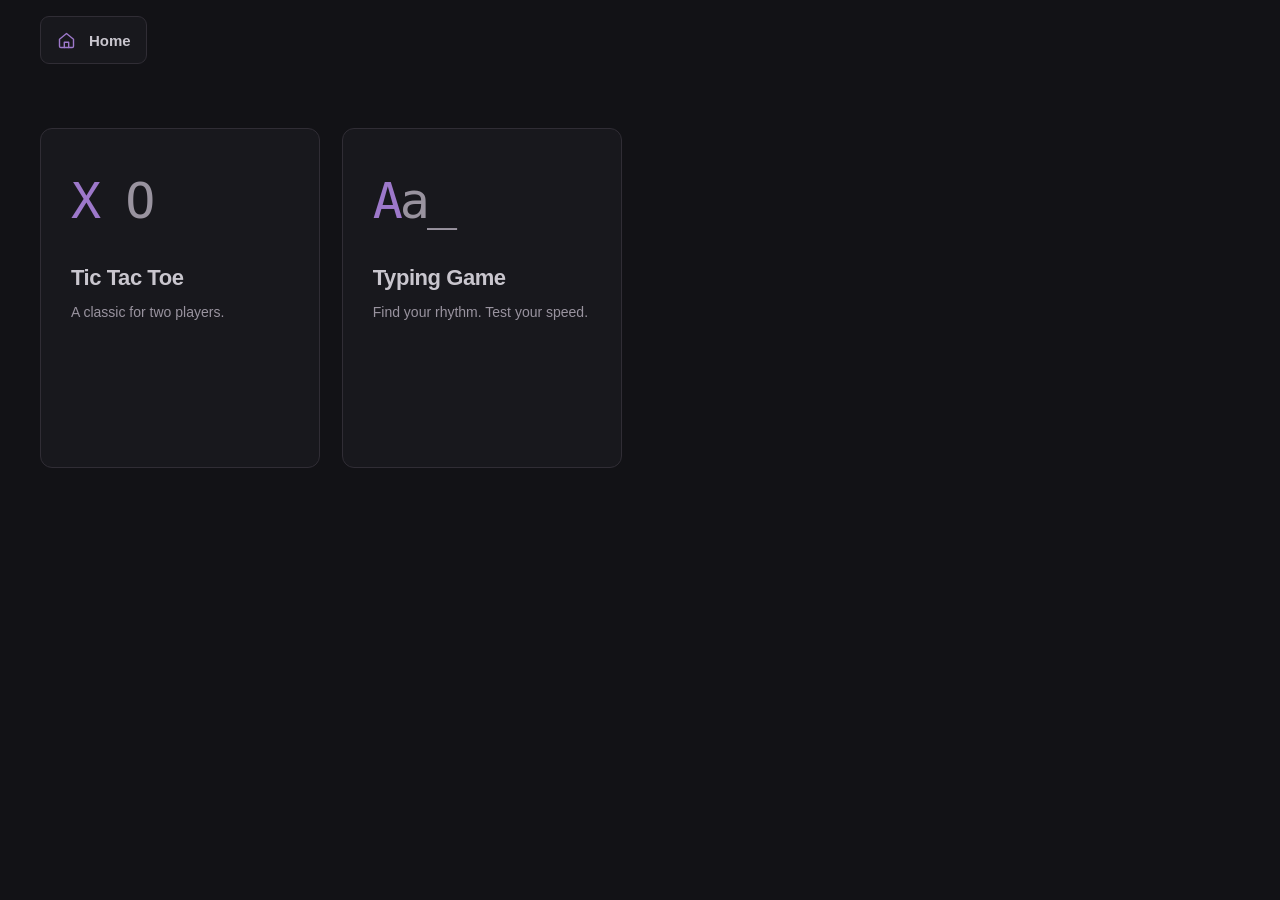
==== index.html @ 8a7a523c "Stabilize typing focus and refresh game UI" ====
<!DOCTYPE html>
<html lang="en">
<head>
  <meta charset="UTF-8">
  <meta name="viewport" content="width=device-width, initial-scale=1.0">
  <title>Project Hub</title>
  <link rel="stylesheet" href="dashboard.css?v=20260926-4">
  <link rel="stylesheet" href="theme.css?v=20260926-5">
  <script src="shell.js?v=20260926-3" defer></script>
</head>
<body class="dashboard-page">
  <nav class="site-nav shell-nav" aria-label="Main navigation">
    <button class="hub-link" id="shell-home" type="button" aria-current="page">
      <svg class="home-icon" viewBox="0 0 24 24" aria-hidden="true">
        <path d="M4 10.5 12 4l8 6.5v8a1.5 1.5 0 0 1-1.5 1.5h-13A1.5 1.5 0 0 1 4 18.5v-8Z"></path>
        <path d="M9.5 20v-6h5v6"></path>
      </svg>
      Home
    </button>
  </nav>
  <div class="app-view is-active" id="dashboard-view">
    <main class="dashboard">
      <section aria-label="Projects">
        <div class="project-grid">
          <button class="project-card" type="button" data-project="tic-tac-toe">
            <div class="project-symbol" aria-hidden="true">X <span>O</span></div>
            <h3>Tic Tac Toe</h3>
            <p>A classic for two players.</p>
          </button>
          <button class="project-card" type="button" data-project="typing">
            <span class="project-symbol typing-symbol" aria-hidden="true"><span class="accent-letter">A</span>a<span>_</span></span>
            <span class="project-title">Typing Game</span>
            <span class="project-description">Find your rhythm. Test your speed.</span>
          </button>
        </div>
      </section>
    </main>
  </div>
  <section class="project-frame-view app-view" id="project-view" aria-label="Current project" hidden>
    <iframe class="project-frame" id="project-frame" title="Project"></iframe>
  </section>
</body>
</html>
---- dashboard.css ----
:root {
  --hub-text: #eeeaf4;
  --hub-muted: #a49aaf;
  --hub-accent: #c4a7f2;
  --hub-line: #342c40;
  --hub-bg: #17131d;
}

.dashboard-page,
.project-page {
  color-scheme: dark;
  margin: 0;
  min-height: 100vh;
  color: var(--hub-text);
  font-family: "Segoe UI Variable Display", "Segoe UI", sans-serif;
  background: var(--hub-bg);
}

.dashboard-page * { box-sizing: border-box; }
.site-nav {
  min-height: 80px;
  padding: 16px 40px;
  display: flex;
  align-items: center;
  justify-content: space-between;
  gap: 20px;
  border-bottom: 0;
  font-size: 15px;
}
.hub-link { display: inline-flex; align-items: center; gap: 12px; min-height: 48px; padding: 0 15px; border: 1px solid var(--hub-line); border-radius: 9px; color: var(--hub-text); background: var(--hub-surface, #201a28); text-decoration: none; font: inherit; font-weight: 600; cursor: var(--ui-cursor, pointer); transition: color 160ms ease, background-color 160ms ease, border-color 160ms ease; }
.hub-link:hover { color: var(--hub-text); background: var(--hub-hover, #272030); border-color: var(--hub-accent); }
.hub-link > span { color: var(--hub-accent); }
.home-icon { width: 21px; height: 21px; fill: none; stroke: var(--hub-accent); stroke-width: 1.6; stroke-linecap: round; stroke-linejoin: round; }
.nav-location { color: var(--hub-muted); }
.dashboard-page .site-nav { border-bottom: 0; }
.dashboard { width: min(100% - 80px, 1360px); margin: 0 auto; padding: 48px 0 40px; }
.dashboard-header { margin-bottom: 48px; }
.hub-eyebrow { color: var(--hub-accent); font-size: 11px; letter-spacing: .14em; text-transform: uppercase; }
.dashboard-header h1 { margin: 16px 0 12px; font-size: clamp(30px, 5vw, 44px); line-height: 1.15; letter-spacing: -.04em; font-weight: 600; }
.dashboard-header h1 span { color: var(--hub-accent); }
.hub-description { color: var(--hub-muted); font-size: 15px; line-height: 1.6; }
.section-heading { display: flex; justify-content: space-between; align-items: center; gap: 16px; margin-bottom: 16px; }
.section-heading h2 { margin: 0; font-size: 14px; font-weight: 600; }
.section-heading > span { color: var(--hub-muted); font-size: 11px; }
.project-grid { display: grid; grid-template-columns: repeat(4, minmax(0, 1fr)); gap: 22px; }
.project-card {
  display: flex;
  flex-direction: column;
  min-width: 0;
  min-height: 340px;
  padding: 30px;
  border: 1px solid var(--hub-line);
  border-radius: 12px;
  background: #201a28;
  color: var(--hub-text);
  text-align: left;
  text-decoration: none;
  font: inherit;
}
.project-card { cursor: var(--ui-cursor, pointer); transition: border-color 140ms ease, background-color 140ms ease; }
.project-card:hover { border-color: #8d70b3; background: #272030; }
.project-card:focus-visible, .hub-link:focus-visible { outline: 2px solid var(--hub-accent); outline-offset: 4px; }
.project-meta { display: flex; flex-wrap: wrap; align-items: center; justify-content: space-between; gap: 8px; color: var(--hub-muted); font-size: 10px; }
.project-badge { color: var(--hub-muted); }
a .project-badge { color: var(--hub-accent); }
.project-symbol { display: block; margin: 12px 0 34px; font: 500 50px/1.2 Consolas, monospace; letter-spacing: -.06em; color: var(--hub-accent); }
.project-symbol span { color: #aa8ccc; }
.project-card h3, .project-title { display: block; margin: 0 0 10px; font-size: 22px; font-weight: 600; letter-spacing: -.02em; }
.project-card p, .project-description { display: block; margin: 0; color: var(--hub-muted); font-size: 14px; line-height: 1.6; }
.project-action { display: flex; justify-content: space-between; gap: 16px; margin-top: auto; padding-top: 12px; border-top: 1px solid var(--hub-line); font-size: 12px; }
.upcoming-project { opacity: 1; cursor: not-allowed; background: #1b1722; }
.typing-symbol { color: var(--hub-muted); }
.typing-symbol .accent-letter { color: var(--hub-accent); }
.dashboard-footer { margin-top: 36px; color: var(--hub-muted); font-size: 11px; }

.app-view { opacity: 1; transform: translateY(0); transition: opacity 220ms ease, transform 220ms ease; }
.app-view.is-entering { opacity: 0; transform: translateY(16px); }
.app-view.is-leaving { opacity: 0; transform: translateY(-16px); pointer-events: none; }
.app-view[hidden] { display: none; }
.shell-nav { position: fixed; inset: 0 0 auto; z-index: 30; pointer-events: none; }
.shell-nav .hub-link { pointer-events: auto; }
#dashboard-view { padding-top: 80px; }
.project-frame-view { position: fixed; inset: 0; z-index: 20; background: var(--hub-bg); }
.project-frame { display: block; width: 100%; height: 100%; border: 0; background: var(--hub-bg); }
body.project-open { overflow: hidden; }
.project-page.is-embedded .site-nav { visibility: hidden; }

.project-page .shell { min-height: calc(100vh - 80px); }
.project-page .game { --accent: var(--hub-accent); --accent-strong: #ad86e0; }

@media (max-width: 600px) {
  .site-nav { min-height: 68px; padding: 10px 20px; }
  #dashboard-view { padding-top: 68px; }
  .dashboard { width: calc(100% - 40px); padding-top: 28px; }
  .project-grid { grid-template-columns: repeat(2, minmax(0, 1fr)); gap: 12px; }
  .project-card { min-height: 260px; padding: 20px; }
  .project-symbol { margin-bottom: 24px; font-size: 40px; }
}
@media (max-width: 420px) {
  .project-grid { grid-template-columns: 1fr; }
}
@media (prefers-reduced-motion: reduce) {
  .project-card, .app-view { transition: none; }
}
---- theme.css ----
:root {
  color-scheme: dark;
  --hub-bg: #121216;
  --hub-surface: #18181d;
  --hub-hover: #202027;
  --hub-text: #c9c6ce;
  --hub-muted: #99939f;
  --hub-accent: #9d78ca;
  --hub-line: #302d35;
  --bg: var(--hub-bg);
  --panel: var(--hub-surface);
  --cell: var(--hub-surface);
  --cell-hover: var(--hub-hover);
  --border: var(--hub-line);
  --border-strong: #38323f;
  --text: var(--hub-text);
  --muted: var(--hub-muted);
  --accent: var(--hub-accent);
  --accent-strong: #aa86d5;
  --accent-warm: #ada8b4;
  --ui-cursor: url("data:image/svg+xml,%3Csvg xmlns='http://www.w3.org/2000/svg' width='28' height='28' viewBox='0 0 28 28'%3E%3Cpath d='M4 3.5v19l5.2-5.1 4.1 7.4 3.5-1.9-4-7.2 7.2-1.2z' fill='%2318181d' stroke='%239d78ca' stroke-width='1.7' stroke-linejoin='round'/%3E%3C/svg%3E") 4 4, auto;
  --ui-text-cursor: url("data:image/svg+xml,%3Csvg xmlns='http://www.w3.org/2000/svg' width='26' height='30' viewBox='0 0 26 30'%3E%3Cpath d='M8 4h10M13 4v22M8 26h10' fill='none' stroke='%2318181d' stroke-width='4' stroke-linecap='round'/%3E%3Cpath d='M8 4h10M13 4v22M8 26h10' fill='none' stroke='%239d78ca' stroke-width='1.8' stroke-linecap='round'/%3E%3C/svg%3E") 13 15, text;
}
*, *::before, *::after { box-sizing: border-box; }
html { overflow-y: auto; scrollbar-gutter: stable; }
html, body, a, button, .typing-stage { cursor: var(--ui-cursor); }
body.dashboard-page, body.project-page { background: var(--hub-bg); color: var(--hub-text); }
.project-card, .upcoming-project { background: var(--hub-surface); }
a.project-card:hover { background: var(--hub-hover); border-color: var(--hub-accent); }
.project-symbol span { color: var(--hub-muted); }
.project-page .game { --accent: var(--hub-accent); --accent-strong: var(--accent-strong); backdrop-filter: none; }
.project-page .cell { background: var(--cell); }
.project-page .cell:hover:not(:disabled) { background: var(--cell-hover); border-color: var(--accent); }
.project-page .score-card.is-active { color: var(--hub-text); }
.project-page .cell.last-move { box-shadow: inset 0 0 0 1px #51445f; animation: none; }
.project-page .cell.win { background: #27202f; border-color: var(--accent); box-shadow: inset 0 0 0 1px #51445f; }
button, a { -webkit-tap-highlight-color: transparent; }
:focus-visible { outline: 2px solid var(--hub-accent); outline-offset: 4px; }

@media (max-width: 600px) {
  html { scrollbar-gutter: auto; }
}
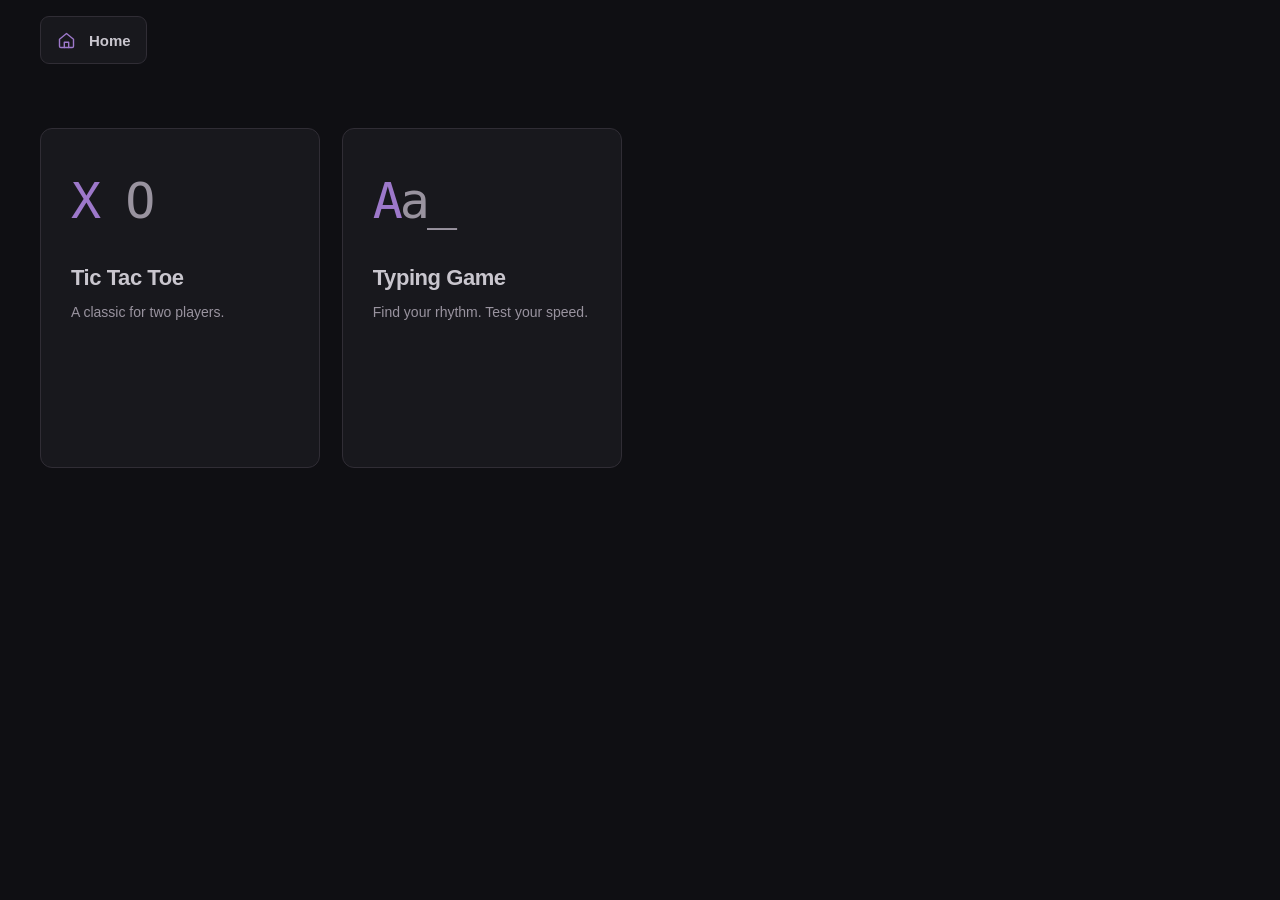
==== commit 05b99265: "Add Tic Tac Toe modes and win effects" ====
--- a/index.html
+++ b/index.html
@@ -5,7 +5,7 @@
   <meta name="viewport" content="width=device-width, initial-scale=1.0">
   <title>Project Hub</title>
   <link rel="stylesheet" href="dashboard.css?v=20260926-4">
-  <link rel="stylesheet" href="theme.css?v=20260926-5">
+  <link rel="stylesheet" href="theme.css?v=20260926-7">
   <script src="shell.js?v=20260926-3" defer></script>
 </head>
 <body class="dashboard-page">
--- a/theme.css
+++ b/theme.css
@@ -1,11 +1,12 @@
 :root {
   color-scheme: dark;
-  --hub-bg: #121216;
+  --hub-bg: #0f0f13;
   --hub-surface: #18181d;
   --hub-hover: #202027;
   --hub-text: #c9c6ce;
   --hub-muted: #99939f;
   --hub-accent: #9d78ca;
+  --hub-accent-strong: #aa86d5;
   --hub-line: #302d35;
   --bg: var(--hub-bg);
   --panel: var(--hub-surface);
@@ -16,7 +17,7 @@
   --text: var(--hub-text);
   --muted: var(--hub-muted);
   --accent: var(--hub-accent);
-  --accent-strong: #aa86d5;
+  --accent-strong: var(--hub-accent-strong);
   --accent-warm: #ada8b4;
   --ui-cursor: url("data:image/svg+xml,%3Csvg xmlns='http://www.w3.org/2000/svg' width='28' height='28' viewBox='0 0 28 28'%3E%3Cpath d='M4 3.5v19l5.2-5.1 4.1 7.4 3.5-1.9-4-7.2 7.2-1.2z' fill='%2318181d' stroke='%239d78ca' stroke-width='1.7' stroke-linejoin='round'/%3E%3C/svg%3E") 4 4, auto;
   --ui-text-cursor: url("data:image/svg+xml,%3Csvg xmlns='http://www.w3.org/2000/svg' width='26' height='30' viewBox='0 0 26 30'%3E%3Cpath d='M8 4h10M13 4v22M8 26h10' fill='none' stroke='%2318181d' stroke-width='4' stroke-linecap='round'/%3E%3Cpath d='M8 4h10M13 4v22M8 26h10' fill='none' stroke='%239d78ca' stroke-width='1.8' stroke-linecap='round'/%3E%3C/svg%3E") 13 15, text;
@@ -28,11 +29,11 @@
 .project-card, .upcoming-project { background: var(--hub-surface); }
 a.project-card:hover { background: var(--hub-hover); border-color: var(--hub-accent); }
 .project-symbol span { color: var(--hub-muted); }
-.project-page .game { --accent: var(--hub-accent); --accent-strong: var(--accent-strong); backdrop-filter: none; }
+.project-page .game { --accent: var(--hub-accent); --accent-strong: var(--hub-accent-strong); backdrop-filter: none; }
 .project-page .cell { background: var(--cell); }
 .project-page .cell:hover:not(:disabled) { background: var(--cell-hover); border-color: var(--accent); }
 .project-page .score-card.is-active { color: var(--hub-text); }
-.project-page .cell.last-move { box-shadow: inset 0 0 0 1px #51445f; animation: none; }
+.project-page .cell.last-move:not(.win) { box-shadow: inset 0 0 0 1px #51445f; animation: none; }
 .project-page .cell.win { background: #27202f; border-color: var(--accent); box-shadow: inset 0 0 0 1px #51445f; }
 button, a { -webkit-tap-highlight-color: transparent; }
 :focus-visible { outline: 2px solid var(--hub-accent); outline-offset: 4px; }
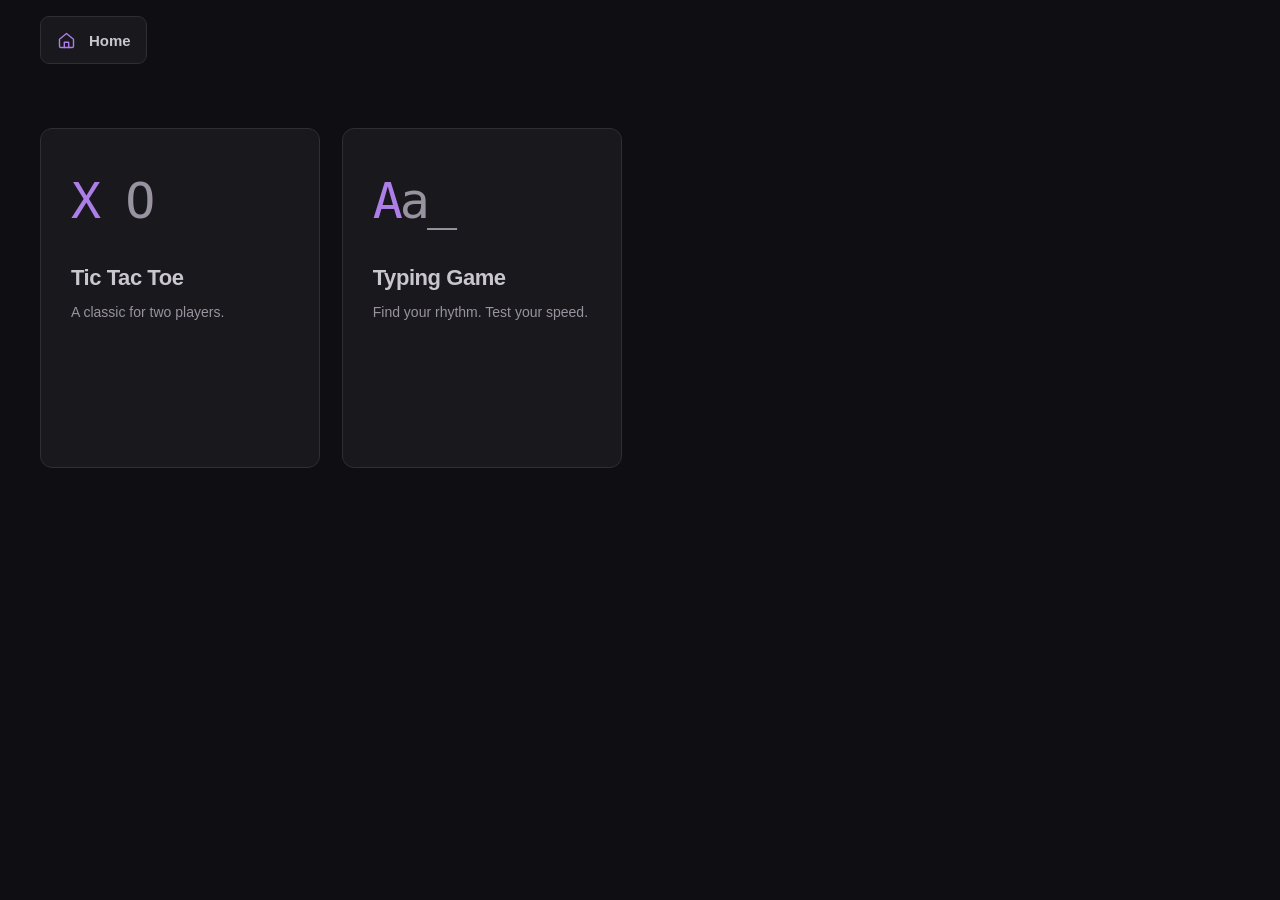
==== commit d5dc19b2: "Refine game motion and difficulty balance" ====
--- a/index.html
+++ b/index.html
@@ -5,7 +5,7 @@
   <meta name="viewport" content="width=device-width, initial-scale=1.0">
   <title>Project Hub</title>
   <link rel="stylesheet" href="dashboard.css?v=20260926-4">
-  <link rel="stylesheet" href="theme.css?v=20260926-7">
+  <link rel="stylesheet" href="theme.css?v=20260926-8">
   <script src="shell.js?v=20260926-3" defer></script>
 </head>
 <body class="dashboard-page">
--- a/theme.css
+++ b/theme.css
@@ -5,8 +5,8 @@
   --hub-hover: #202027;
   --hub-text: #c9c6ce;
   --hub-muted: #99939f;
-  --hub-accent: #9d78ca;
-  --hub-accent-strong: #aa86d5;
+  --hub-accent: #ad7ee8;
+  --hub-accent-strong: #bb8ff2;
   --hub-line: #302d35;
   --bg: var(--hub-bg);
   --panel: var(--hub-surface);
@@ -19,13 +19,14 @@
   --accent: var(--hub-accent);
   --accent-strong: var(--hub-accent-strong);
   --accent-warm: #ada8b4;
-  --ui-cursor: url("data:image/svg+xml,%3Csvg xmlns='http://www.w3.org/2000/svg' width='28' height='28' viewBox='0 0 28 28'%3E%3Cpath d='M4 3.5v19l5.2-5.1 4.1 7.4 3.5-1.9-4-7.2 7.2-1.2z' fill='%2318181d' stroke='%239d78ca' stroke-width='1.7' stroke-linejoin='round'/%3E%3C/svg%3E") 4 4, auto;
-  --ui-text-cursor: url("data:image/svg+xml,%3Csvg xmlns='http://www.w3.org/2000/svg' width='26' height='30' viewBox='0 0 26 30'%3E%3Cpath d='M8 4h10M13 4v22M8 26h10' fill='none' stroke='%2318181d' stroke-width='4' stroke-linecap='round'/%3E%3Cpath d='M8 4h10M13 4v22M8 26h10' fill='none' stroke='%239d78ca' stroke-width='1.8' stroke-linecap='round'/%3E%3C/svg%3E") 13 15, text;
+  --ui-cursor: url("data:image/svg+xml,%3Csvg xmlns='http://www.w3.org/2000/svg' width='28' height='28' viewBox='0 0 28 28'%3E%3Cpath d='M4 3.5v19l5.2-5.1 4.1 7.4 3.5-1.9-4-7.2 7.2-1.2z' fill='%2318181d' stroke='%23ad7ee8' stroke-width='1.7' stroke-linejoin='round'/%3E%3C/svg%3E") 4 4, auto;
+  --ui-text-cursor: url("data:image/svg+xml,%3Csvg xmlns='http://www.w3.org/2000/svg' width='26' height='30' viewBox='0 0 26 30'%3E%3Cpath d='M8 4h10M13 4v22M8 26h10' fill='none' stroke='%2318181d' stroke-width='4' stroke-linecap='round'/%3E%3Cpath d='M8 4h10M13 4v22M8 26h10' fill='none' stroke='%23ad7ee8' stroke-width='1.8' stroke-linecap='round'/%3E%3C/svg%3E") 13 15, text;
 }
 *, *::before, *::after { box-sizing: border-box; }
 html { overflow-y: auto; scrollbar-gutter: stable; }
 html, body, a, button, .typing-stage { cursor: var(--ui-cursor); }
 body.dashboard-page, body.project-page { background: var(--hub-bg); color: var(--hub-text); }
+.project-page { font-family: Consolas, "Courier New", monospace; }
 .project-card, .upcoming-project { background: var(--hub-surface); }
 a.project-card:hover { background: var(--hub-hover); border-color: var(--hub-accent); }
 .project-symbol span { color: var(--hub-muted); }
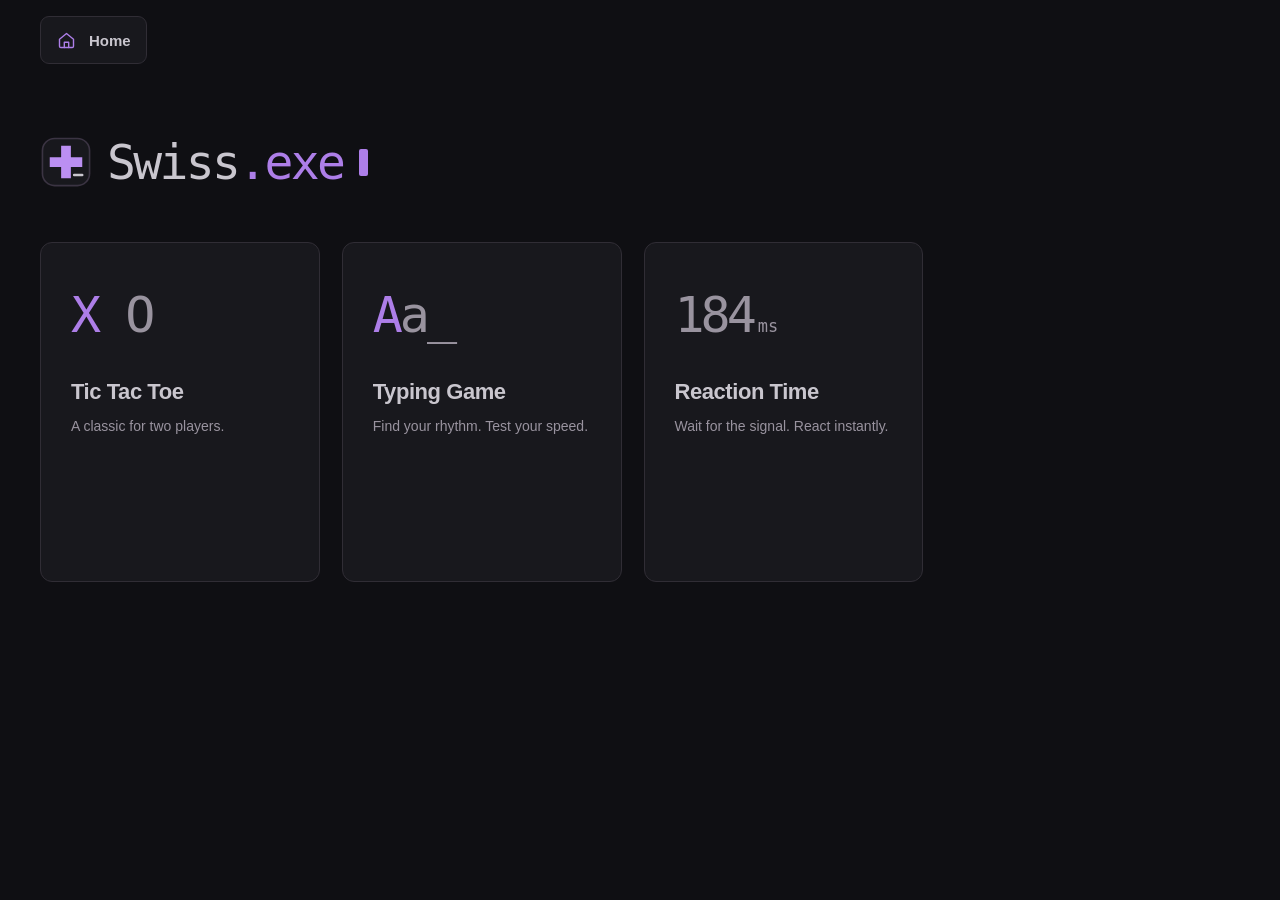
==== commit 5fb08ba2: "Brand Swiss.exe and add reaction test" ====
--- a/index.html
+++ b/index.html
@@ -3,10 +3,11 @@
 <head>
   <meta charset="UTF-8">
   <meta name="viewport" content="width=device-width, initial-scale=1.0">
-  <title>Project Hub</title>
-  <link rel="stylesheet" href="dashboard.css?v=20260926-4">
-  <link rel="stylesheet" href="theme.css?v=20260926-8">
-  <script src="shell.js?v=20260926-3" defer></script>
+  <title>Swiss.exe</title>
+  <link rel="icon" href="assets/swiss-mark.svg" type="image/svg+xml">
+  <link rel="stylesheet" href="dashboard.css?v=20261001-1">
+  <link rel="stylesheet" href="theme.css?v=20261001-1">
+  <script src="shell.js?v=20261001-1" defer></script>
 </head>
 <body class="dashboard-page">
   <nav class="site-nav shell-nav" aria-label="Main navigation">
@@ -20,6 +21,11 @@
   </nav>
   <div class="app-view is-active" id="dashboard-view">
     <main class="dashboard">
+      <header class="brand-lockup">
+        <img class="brand-mark" src="assets/swiss-mark.svg" alt="">
+        <h1>Swiss<span>.exe</span></h1>
+        <span class="brand-cursor" aria-hidden="true"></span>
+      </header>
       <section aria-label="Projects">
         <div class="project-grid">
           <button class="project-card" type="button" data-project="tic-tac-toe">
@@ -32,6 +38,11 @@
             <span class="project-title">Typing Game</span>
             <span class="project-description">Find your rhythm. Test your speed.</span>
           </button>
+          <button class="project-card" type="button" data-project="reaction">
+            <span class="project-symbol reaction-symbol" aria-hidden="true"><span>184</span><small>ms</small></span>
+            <span class="project-title">Reaction Time</span>
+            <span class="project-description">Wait for the signal. React instantly.</span>
+          </button>
         </div>
       </section>
     </main>
--- a/dashboard.css
+++ b/dashboard.css
@@ -1,4 +1,5 @@
 :root {
+  /* Fallback palette; theme.css supplies the active shared colors. */
   --hub-text: #eeeaf4;
   --hub-muted: #a49aaf;
   --hub-accent: #c4a7f2;
@@ -34,6 +35,11 @@
 .nav-location { color: var(--hub-muted); }
 .dashboard-page .site-nav { border-bottom: 0; }
 .dashboard { width: min(100% - 80px, 1360px); margin: 0 auto; padding: 48px 0 40px; }
+.brand-lockup { display: flex; align-items: center; gap: 15px; margin: 8px 0 54px; }
+.brand-mark { width: 52px; height: 52px; }
+.brand-lockup h1 { margin: 0; font: 500 clamp(34px, 5vw, 48px)/1 Consolas, monospace; letter-spacing: -.055em; }
+.brand-lockup h1 span { color: var(--hub-accent); }
+.brand-cursor { width: 9px; height: 27px; margin-left: 1px; border-radius: 2px; background: var(--hub-accent); animation: brand-blink 900ms steps(1, end) infinite; }
 .dashboard-header { margin-bottom: 48px; }
 .hub-eyebrow { color: var(--hub-accent); font-size: 11px; letter-spacing: .14em; text-transform: uppercase; }
 .dashboard-header h1 { margin: 16px 0 12px; font-size: clamp(30px, 5vw, 44px); line-height: 1.15; letter-spacing: -.04em; font-weight: 600; }
@@ -42,6 +48,7 @@
 .section-heading { display: flex; justify-content: space-between; align-items: center; gap: 16px; margin-bottom: 16px; }
 .section-heading h2 { margin: 0; font-size: 14px; font-weight: 600; }
 .section-heading > span { color: var(--hub-muted); font-size: 11px; }
+/* Change the column count here when the dashboard needs a denser layout. */
 .project-grid { display: grid; grid-template-columns: repeat(4, minmax(0, 1fr)); gap: 22px; }
 .project-card {
   display: flex;
@@ -71,8 +78,11 @@
 .upcoming-project { opacity: 1; cursor: not-allowed; background: #1b1722; }
 .typing-symbol { color: var(--hub-muted); }
 .typing-symbol .accent-letter { color: var(--hub-accent); }
+.reaction-symbol { display: flex; align-items: baseline; gap: 5px; letter-spacing: -.08em; }
+.reaction-symbol small { color: var(--hub-muted); font-size: 17px; letter-spacing: 0; }
 .dashboard-footer { margin-top: 36px; color: var(--hub-muted); font-size: 11px; }
 
+/* Keep 220ms aligned with VIEW_TRANSITION_MS in shell.js. */
 .app-view { opacity: 1; transform: translateY(0); transition: opacity 220ms ease, transform 220ms ease; }
 .app-view.is-entering { opacity: 0; transform: translateY(16px); }
 .app-view.is-leaving { opacity: 0; transform: translateY(-16px); pointer-events: none; }
@@ -88,10 +98,14 @@
 .project-page .shell { min-height: calc(100vh - 80px); }
 .project-page .game { --accent: var(--hub-accent); --accent-strong: #ad86e0; }
 
+@keyframes brand-blink { 50% { opacity: .18; } }
+
 @media (max-width: 600px) {
   .site-nav { min-height: 68px; padding: 10px 20px; }
   #dashboard-view { padding-top: 68px; }
   .dashboard { width: calc(100% - 40px); padding-top: 28px; }
+  .brand-lockup { margin-bottom: 36px; }
+  .brand-mark { width: 44px; height: 44px; }
   .project-grid { grid-template-columns: repeat(2, minmax(0, 1fr)); gap: 12px; }
   .project-card { min-height: 260px; padding: 20px; }
   .project-symbol { margin-bottom: 24px; font-size: 40px; }
--- a/theme.css
+++ b/theme.css
@@ -1,5 +1,6 @@
 :root {
   color-scheme: dark;
+  /* Global UI palette: adjust these values to retheme every project. */
   --hub-bg: #0f0f13;
   --hub-surface: #18181d;
   --hub-hover: #202027;
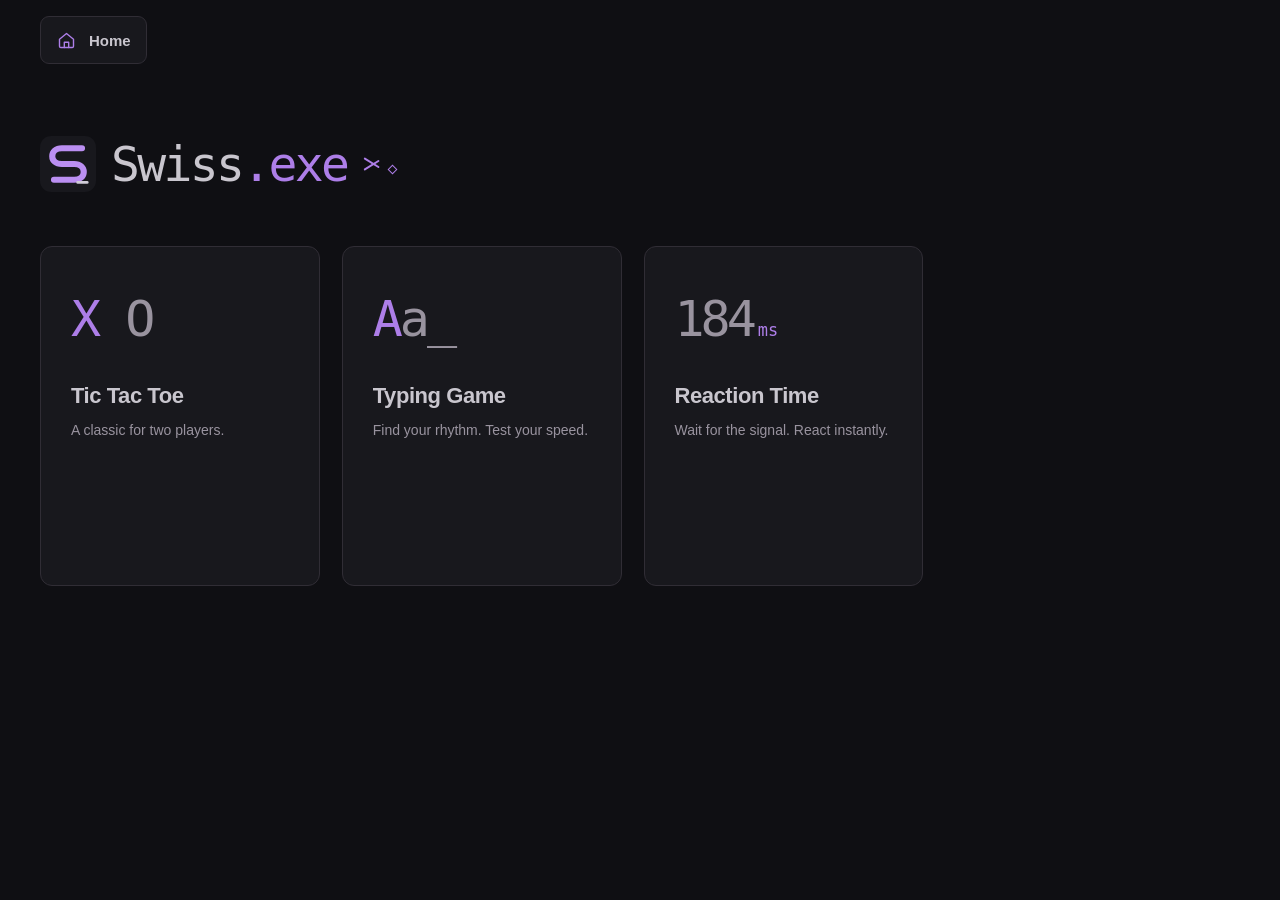
==== commit db406d52: "Refine reaction test and Swiss branding" ====
--- a/index.html
+++ b/index.html
@@ -4,10 +4,10 @@
   <meta charset="UTF-8">
   <meta name="viewport" content="width=device-width, initial-scale=1.0">
   <title>Swiss.exe</title>
-  <link rel="icon" href="assets/swiss-mark.svg" type="image/svg+xml">
-  <link rel="stylesheet" href="dashboard.css?v=20261001-1">
+  <link rel="icon" href="assets/swiss-mark.svg?v=2" type="image/svg+xml">
+  <link rel="stylesheet" href="dashboard.css?v=20261001-2">
   <link rel="stylesheet" href="theme.css?v=20261001-1">
-  <script src="shell.js?v=20261001-1" defer></script>
+  <script src="shell.js?v=20261001-2" defer></script>
 </head>
 <body class="dashboard-page">
   <nav class="site-nav shell-nav" aria-label="Main navigation">
@@ -24,7 +24,7 @@
       <header class="brand-lockup">
         <img class="brand-mark" src="assets/swiss-mark.svg" alt="">
         <h1>Swiss<span>.exe</span></h1>
-        <span class="brand-cursor" aria-hidden="true"></span>
+        <span class="brand-signal" aria-hidden="true"><i></i></span>
       </header>
       <section aria-label="Projects">
         <div class="project-grid">
--- a/dashboard.css
+++ b/dashboard.css
@@ -36,10 +36,14 @@
 .dashboard-page .site-nav { border-bottom: 0; }
 .dashboard { width: min(100% - 80px, 1360px); margin: 0 auto; padding: 48px 0 40px; }
 .brand-lockup { display: flex; align-items: center; gap: 15px; margin: 8px 0 54px; }
-.brand-mark { width: 52px; height: 52px; }
+.brand-mark { width: 56px; height: 56px; }
 .brand-lockup h1 { margin: 0; font: 500 clamp(34px, 5vw, 48px)/1 Consolas, monospace; letter-spacing: -.055em; }
 .brand-lockup h1 span { color: var(--hub-accent); }
-.brand-cursor { width: 9px; height: 27px; margin-left: 1px; border-radius: 2px; background: var(--hub-accent); animation: brand-blink 900ms steps(1, end) infinite; }
+.brand-signal { position: relative; width: 33px; height: 24px; margin-left: 1px; }
+.brand-signal::before, .brand-signal::after { content: ""; position: absolute; left: 1px; width: 18px; height: 2px; border-radius: 2px; background: var(--hub-accent); transform-origin: left center; }
+.brand-signal::before { top: 5px; transform: rotate(32deg); }
+.brand-signal::after { bottom: 5px; transform: rotate(-32deg); }
+.brand-signal i { position: absolute; right: 0; bottom: 3px; width: 7px; height: 7px; border: 1px solid var(--hub-accent); transform: rotate(45deg); }
 .dashboard-header { margin-bottom: 48px; }
 .hub-eyebrow { color: var(--hub-accent); font-size: 11px; letter-spacing: .14em; text-transform: uppercase; }
 .dashboard-header h1 { margin: 16px 0 12px; font-size: clamp(30px, 5vw, 44px); line-height: 1.15; letter-spacing: -.04em; font-weight: 600; }
@@ -79,7 +83,7 @@
 .typing-symbol { color: var(--hub-muted); }
 .typing-symbol .accent-letter { color: var(--hub-accent); }
 .reaction-symbol { display: flex; align-items: baseline; gap: 5px; letter-spacing: -.08em; }
-.reaction-symbol small { color: var(--hub-muted); font-size: 17px; letter-spacing: 0; }
+.reaction-symbol small { color: var(--hub-accent); font-size: 17px; letter-spacing: 0; }
 .dashboard-footer { margin-top: 36px; color: var(--hub-muted); font-size: 11px; }
 
 /* Keep 220ms aligned with VIEW_TRANSITION_MS in shell.js. */
@@ -98,14 +102,12 @@
 .project-page .shell { min-height: calc(100vh - 80px); }
 .project-page .game { --accent: var(--hub-accent); --accent-strong: #ad86e0; }
 
-@keyframes brand-blink { 50% { opacity: .18; } }
-
 @media (max-width: 600px) {
   .site-nav { min-height: 68px; padding: 10px 20px; }
   #dashboard-view { padding-top: 68px; }
   .dashboard { width: calc(100% - 40px); padding-top: 28px; }
   .brand-lockup { margin-bottom: 36px; }
-  .brand-mark { width: 44px; height: 44px; }
+  .brand-mark { width: 48px; height: 48px; }
   .project-grid { grid-template-columns: repeat(2, minmax(0, 1fr)); gap: 12px; }
   .project-card { min-height: 260px; padding: 20px; }
   .project-symbol { margin-bottom: 24px; font-size: 40px; }
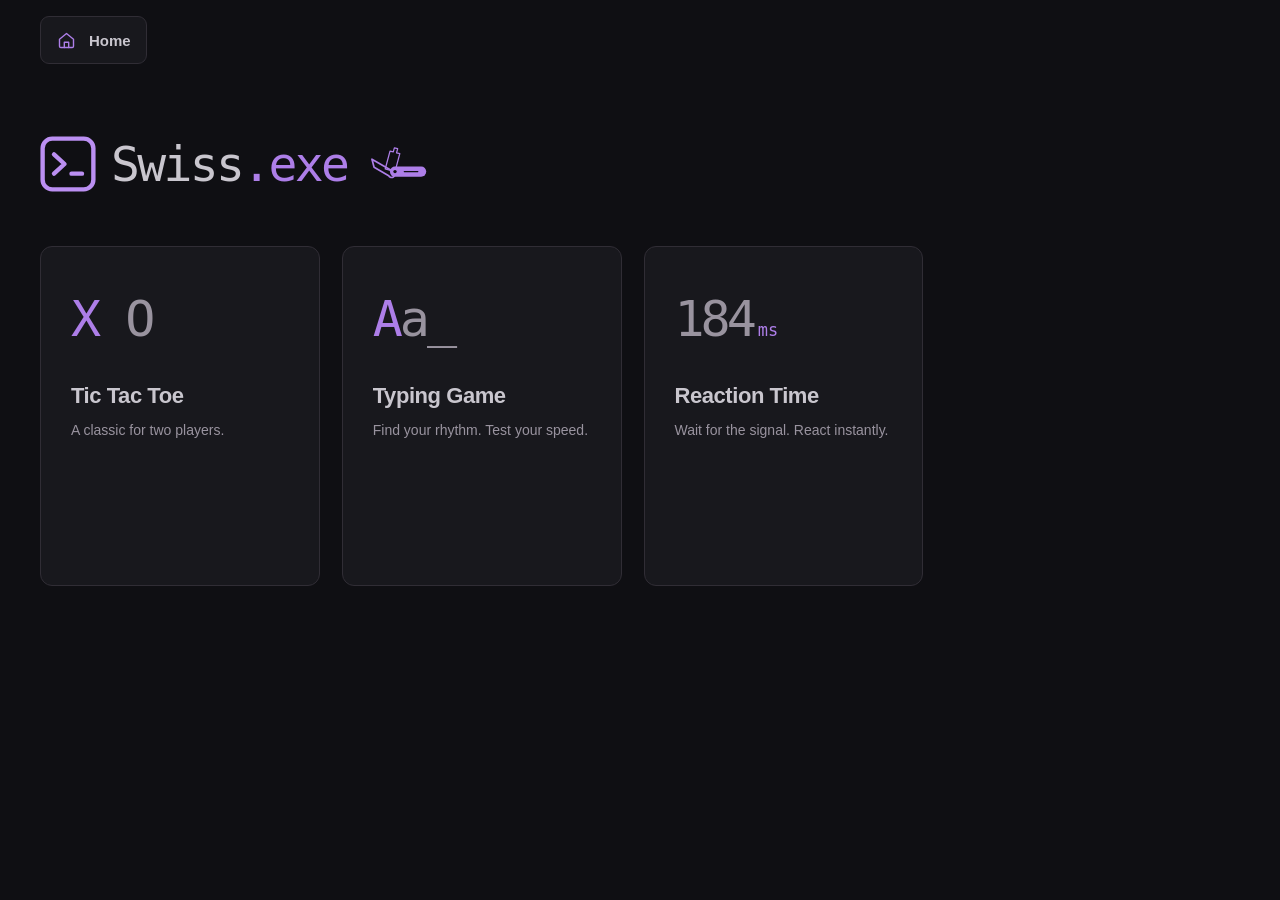
==== commit a51e6d2c: "Simplify reaction hints and add terminal and knife branding" ====
--- a/index.html
+++ b/index.html
@@ -4,8 +4,8 @@
   <meta charset="UTF-8">
   <meta name="viewport" content="width=device-width, initial-scale=1.0">
   <title>Swiss.exe</title>
-  <link rel="icon" href="assets/swiss-mark.svg?v=2" type="image/svg+xml">
-  <link rel="stylesheet" href="dashboard.css?v=20261001-2">
+  <link rel="icon" href="assets/swiss-mark.svg?v=3" type="image/svg+xml">
+  <link rel="stylesheet" href="dashboard.css?v=20261001-3">
   <link rel="stylesheet" href="theme.css?v=20261001-1">
   <script src="shell.js?v=20261001-2" defer></script>
 </head>
@@ -24,7 +24,13 @@
       <header class="brand-lockup">
         <img class="brand-mark" src="assets/swiss-mark.svg" alt="">
         <h1>Swiss<span>.exe</span></h1>
-        <span class="brand-signal" aria-hidden="true"><i></i></span>
+        <svg class="brand-knife" viewBox="0 0 90 64" aria-hidden="true">
+          <path class="knife-driver" d="M45 41h22v-4h5v-4h-5v-4H45Z"></path>
+          <path class="knife-tool" d="M45 40h31l-7-7H49a4 4 0 0 0-4 7Z"></path>
+          <rect class="knife-handle" x="39" y="35" width="43" height="12" rx="6"></rect>
+          <circle class="knife-pivot" cx="45" cy="41" r="2"></circle>
+          <path class="knife-detail" d="M56 41h16"></path>
+        </svg>
       </header>
       <section aria-label="Projects">
         <div class="project-grid">
--- a/dashboard.css
+++ b/dashboard.css
@@ -39,11 +39,15 @@
 .brand-mark { width: 56px; height: 56px; }
 .brand-lockup h1 { margin: 0; font: 500 clamp(34px, 5vw, 48px)/1 Consolas, monospace; letter-spacing: -.055em; }
 .brand-lockup h1 span { color: var(--hub-accent); }
-.brand-signal { position: relative; width: 33px; height: 24px; margin-left: 1px; }
-.brand-signal::before, .brand-signal::after { content: ""; position: absolute; left: 1px; width: 18px; height: 2px; border-radius: 2px; background: var(--hub-accent); transform-origin: left center; }
-.brand-signal::before { top: 5px; transform: rotate(32deg); }
-.brand-signal::after { bottom: 5px; transform: rotate(-32deg); }
-.brand-signal i { position: absolute; right: 0; bottom: 3px; width: 7px; height: 7px; border: 1px solid var(--hub-accent); transform: rotate(45deg); }
+.brand-knife { flex-shrink: 0; width: 76px; height: 54px; margin-left: -5px; overflow: visible; }
+.knife-driver { fill: none; stroke: var(--hub-accent); stroke-width: 1.5; stroke-linejoin: round; transform-origin: 45px 41px; transform: rotate(-75deg); animation: knife-driver-open 1250ms cubic-bezier(.22, .7, .25, 1) both; }
+.knife-tool { fill: none; stroke: var(--hub-accent); stroke-width: 2; stroke-linejoin: round; transform-origin: 45px 41px; transform: rotate(-150deg); animation: knife-open 1100ms cubic-bezier(.22, .7, .25, 1) both; }
+.knife-handle { fill: var(--hub-accent); }
+.knife-pivot { fill: var(--hub-bg); }
+.knife-detail { stroke: var(--hub-bg); stroke-width: 1.5; stroke-linecap: round; }
+/* Opening duration above controls the pocket-knife flourish on page load. */
+@keyframes knife-open { from { transform: rotate(0deg); } to { transform: rotate(-150deg); } }
+@keyframes knife-driver-open { from { transform: rotate(0deg); } to { transform: rotate(-75deg); } }
 .dashboard-header { margin-bottom: 48px; }
 .hub-eyebrow { color: var(--hub-accent); font-size: 11px; letter-spacing: .14em; text-transform: uppercase; }
 .dashboard-header h1 { margin: 16px 0 12px; font-size: clamp(30px, 5vw, 44px); line-height: 1.15; letter-spacing: -.04em; font-weight: 600; }
@@ -106,7 +110,9 @@
   .site-nav { min-height: 68px; padding: 10px 20px; }
   #dashboard-view { padding-top: 68px; }
   .dashboard { width: calc(100% - 40px); padding-top: 28px; }
-  .brand-lockup { margin-bottom: 36px; }
+  .brand-lockup { margin-bottom: 36px; gap: 10px; }
+  .brand-lockup h1 { font-size: clamp(26px, 7vw, 34px); }
+  .brand-knife { width: 48px; height: 42px; }
   .brand-mark { width: 48px; height: 48px; }
   .project-grid { grid-template-columns: repeat(2, minmax(0, 1fr)); gap: 12px; }
   .project-card { min-height: 260px; padding: 20px; }
@@ -117,4 +123,5 @@
 }
 @media (prefers-reduced-motion: reduce) {
   .project-card, .app-view { transition: none; }
+  .knife-tool, .knife-driver { animation: none; }
 }
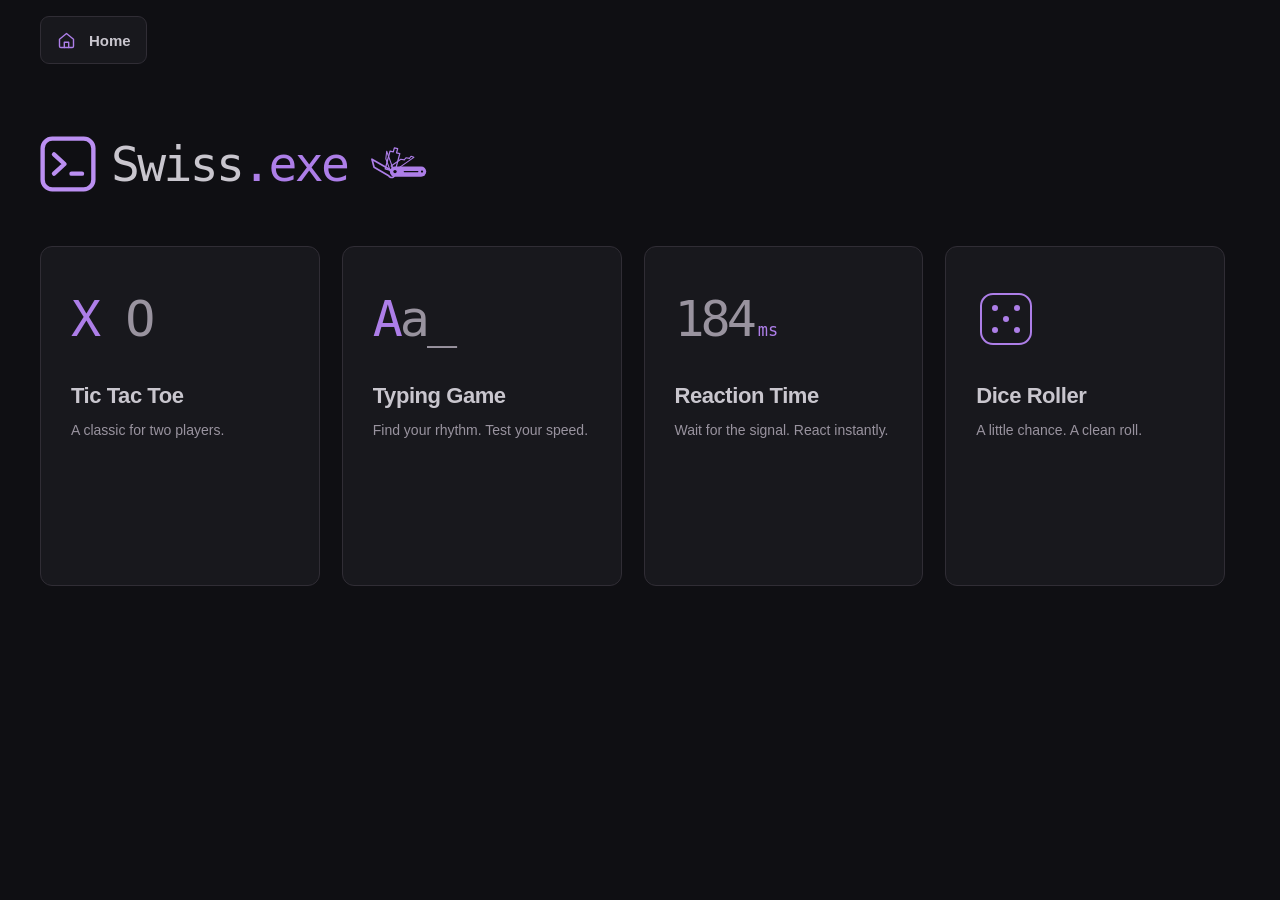
==== commit b7430d36: "Add animated dice roller and refine reaction timing and shared UI" ====
--- a/index.html
+++ b/index.html
@@ -5,9 +5,9 @@
   <meta name="viewport" content="width=device-width, initial-scale=1.0">
   <title>Swiss.exe</title>
   <link rel="icon" href="assets/swiss-mark.svg?v=3" type="image/svg+xml">
-  <link rel="stylesheet" href="dashboard.css?v=20261001-3">
-  <link rel="stylesheet" href="theme.css?v=20261001-1">
-  <script src="shell.js?v=20261001-2" defer></script>
+  <link rel="stylesheet" href="dashboard.css?v=20261001-4">
+  <link rel="stylesheet" href="theme.css?v=20261001-2">
+  <script src="shell.js?v=20261001-3" defer></script>
 </head>
 <body class="dashboard-page">
   <nav class="site-nav shell-nav" aria-label="Main navigation">
@@ -25,11 +25,14 @@
         <img class="brand-mark" src="assets/swiss-mark.svg" alt="">
         <h1>Swiss<span>.exe</span></h1>
         <svg class="brand-knife" viewBox="0 0 90 64" aria-hidden="true">
+          <path class="knife-awl" d="M45 40h26l-8-4H45Z"></path>
+          <path class="knife-saw" d="M45 40h28l-2-3-3 1-3-3-3 1-3-3H45Z"></path>
           <path class="knife-driver" d="M45 41h22v-4h5v-4h-5v-4H45Z"></path>
           <path class="knife-tool" d="M45 40h31l-7-7H49a4 4 0 0 0-4 7Z"></path>
           <rect class="knife-handle" x="39" y="35" width="43" height="12" rx="6"></rect>
           <circle class="knife-pivot" cx="45" cy="41" r="2"></circle>
           <path class="knife-detail" d="M56 41h16"></path>
+          <circle class="knife-pivot" cx="77" cy="41" r="1.3"></circle>
         </svg>
       </header>
       <section aria-label="Projects">
@@ -49,6 +52,11 @@
             <span class="project-title">Reaction Time</span>
             <span class="project-description">Wait for the signal. React instantly.</span>
           </button>
+          <button class="project-card" type="button" data-project="dice">
+            <svg class="project-symbol dice-symbol" viewBox="0 0 60 60" aria-hidden="true"><rect x="5" y="5" width="50" height="50" rx="12"/><circle cx="19" cy="19" r="3"/><circle cx="41" cy="19" r="3"/><circle cx="30" cy="30" r="3"/><circle cx="19" cy="41" r="3"/><circle cx="41" cy="41" r="3"/></svg>
+            <span class="project-title">Dice Roller</span>
+            <span class="project-description">A little chance. A clean roll.</span>
+          </button>
         </div>
       </section>
     </main>
--- a/dashboard.css
+++ b/dashboard.css
@@ -43,6 +43,11 @@
 .knife-driver { fill: none; stroke: var(--hub-accent); stroke-width: 1.5; stroke-linejoin: round; transform-origin: 45px 41px; transform: rotate(-75deg); animation: knife-driver-open 1250ms cubic-bezier(.22, .7, .25, 1) both; }
 .knife-tool { fill: none; stroke: var(--hub-accent); stroke-width: 2; stroke-linejoin: round; transform-origin: 45px 41px; transform: rotate(-150deg); animation: knife-open 1100ms cubic-bezier(.22, .7, .25, 1) both; }
 .knife-handle { fill: var(--hub-accent); }
+.knife-awl, .knife-saw { fill: none; stroke: var(--hub-accent); stroke-width: 1.3; stroke-linejoin: round; transform-origin: 45px 41px; }
+.knife-awl { transform: rotate(-110deg); animation: knife-awl-open 1400ms cubic-bezier(.22, .7, .25, 1) both; }
+.knife-saw { transform: rotate(-35deg); animation: knife-saw-open 1500ms cubic-bezier(.22, .7, .25, 1) both; }
+@keyframes knife-awl-open { from { transform: rotate(0); } to { transform: rotate(-110deg); } }
+@keyframes knife-saw-open { from { transform: rotate(0); } to { transform: rotate(-35deg); } }
 .knife-pivot { fill: var(--hub-bg); }
 .knife-detail { stroke: var(--hub-bg); stroke-width: 1.5; stroke-linecap: round; }
 /* Opening duration above controls the pocket-knife flourish on page load. */
@@ -88,6 +93,8 @@
 .typing-symbol .accent-letter { color: var(--hub-accent); }
 .reaction-symbol { display: flex; align-items: baseline; gap: 5px; letter-spacing: -.08em; }
 .reaction-symbol small { color: var(--hub-accent); font-size: 17px; letter-spacing: 0; }
+.dice-symbol { width: 60px; height: 60px; fill: var(--hub-accent); }
+.dice-symbol rect { fill: none; stroke: var(--hub-accent); stroke-width: 2; }
 .dashboard-footer { margin-top: 36px; color: var(--hub-muted); font-size: 11px; }
 
 /* Keep 220ms aligned with VIEW_TRANSITION_MS in shell.js. */
@@ -123,5 +130,5 @@
 }
 @media (prefers-reduced-motion: reduce) {
   .project-card, .app-view { transition: none; }
-  .knife-tool, .knife-driver { animation: none; }
+  .knife-tool, .knife-driver, .knife-awl, .knife-saw { animation: none; }
 }
--- a/theme.css
+++ b/theme.css
@@ -20,10 +20,12 @@
   --accent: var(--hub-accent);
   --accent-strong: var(--hub-accent-strong);
   --accent-warm: #ada8b4;
-  --ui-cursor: url("data:image/svg+xml,%3Csvg xmlns='http://www.w3.org/2000/svg' width='28' height='28' viewBox='0 0 28 28'%3E%3Cpath d='M4 3.5v19l5.2-5.1 4.1 7.4 3.5-1.9-4-7.2 7.2-1.2z' fill='%2318181d' stroke='%23ad7ee8' stroke-width='1.7' stroke-linejoin='round'/%3E%3C/svg%3E") 4 4, auto;
+  --ui-cursor: url("data:image/svg+xml,%3Csvg xmlns='http://www.w3.org/2000/svg' width='24' height='26' viewBox='0 0 24 26'%3E%3Cpath d='M4 3.8Q4 2.8 5 3.5L19 14Q20 15 18.7 15.2L12.8 16.1L9 21.4Q8.2 22.5 7.8 21.2Z' fill='%2318181d' stroke='%23ad7ee8' stroke-width='1.3' stroke-linejoin='round'/%3E%3C/svg%3E") 4 3, auto;
   --ui-text-cursor: url("data:image/svg+xml,%3Csvg xmlns='http://www.w3.org/2000/svg' width='26' height='30' viewBox='0 0 26 30'%3E%3Cpath d='M8 4h10M13 4v22M8 26h10' fill='none' stroke='%2318181d' stroke-width='4' stroke-linecap='round'/%3E%3Cpath d='M8 4h10M13 4v22M8 26h10' fill='none' stroke='%23ad7ee8' stroke-width='1.8' stroke-linecap='round'/%3E%3C/svg%3E") 13 15, text;
 }
-*, *::before, *::after { box-sizing: border-box; }
+*, *::before, *::after { box-sizing: border-box; -webkit-user-select: none; user-select: none; -webkit-tap-highlight-color: transparent; }
+::selection { background: transparent; }
+img, svg { -webkit-user-drag: none; }
 html { overflow-y: auto; scrollbar-gutter: stable; }
 html, body, a, button, .typing-stage { cursor: var(--ui-cursor); }
 body.dashboard-page, body.project-page { background: var(--hub-bg); color: var(--hub-text); }
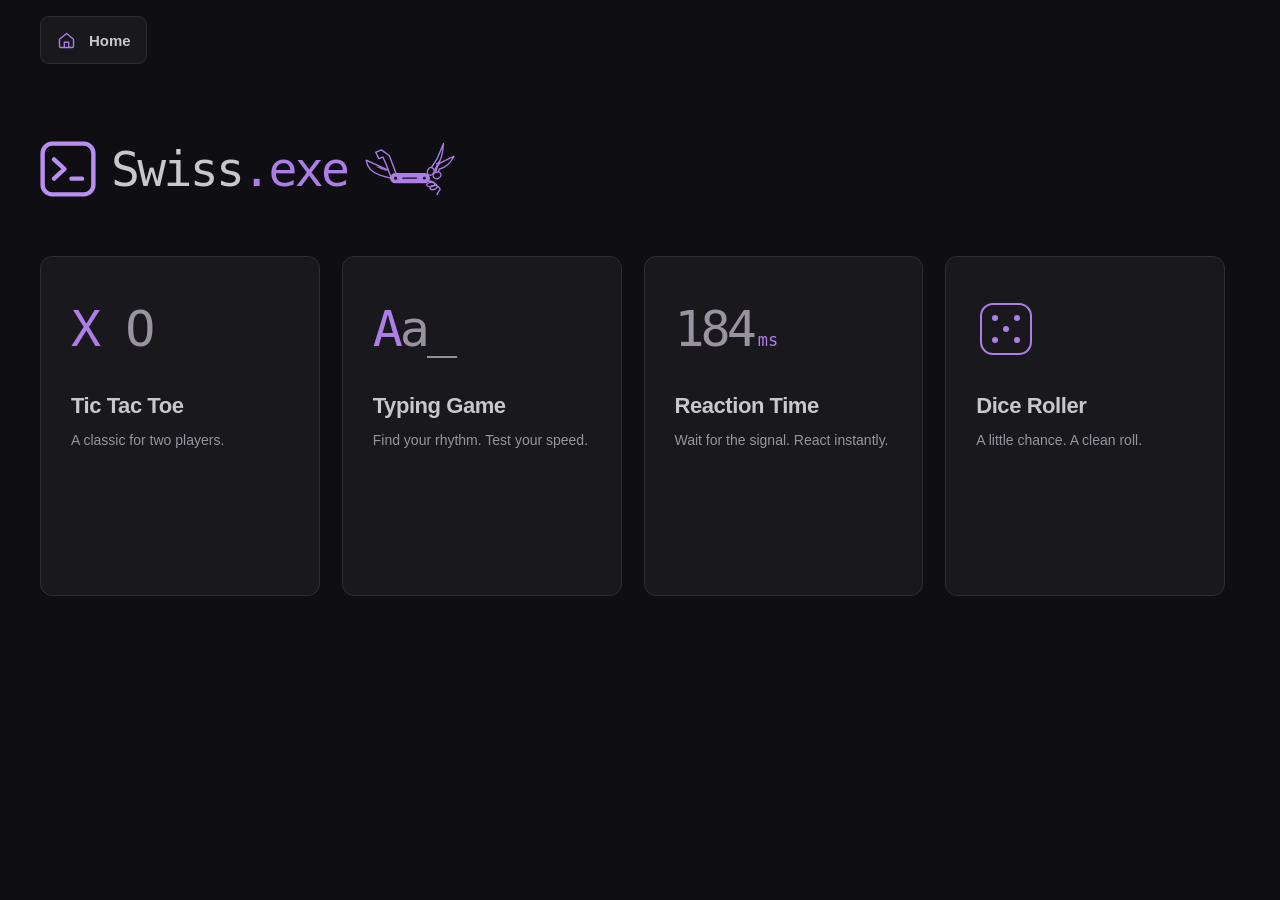
==== commit 06af988b: "Refine pocket knife and rebuild dice motion and controls" ====
--- a/index.html
+++ b/index.html
@@ -5,7 +5,7 @@
   <meta name="viewport" content="width=device-width, initial-scale=1.0">
   <title>Swiss.exe</title>
   <link rel="icon" href="assets/swiss-mark.svg?v=3" type="image/svg+xml">
-  <link rel="stylesheet" href="dashboard.css?v=20261001-4">
+  <link rel="stylesheet" href="dashboard.css?v=20261001-5">
   <link rel="stylesheet" href="theme.css?v=20261001-2">
   <script src="shell.js?v=20261001-3" defer></script>
 </head>
@@ -24,15 +24,27 @@
       <header class="brand-lockup">
         <img class="brand-mark" src="assets/swiss-mark.svg" alt="">
         <h1>Swiss<span>.exe</span></h1>
-        <svg class="brand-knife" viewBox="0 0 90 64" aria-hidden="true">
-          <path class="knife-awl" d="M45 40h26l-8-4H45Z"></path>
-          <path class="knife-saw" d="M45 40h28l-2-3-3 1-3-3-3 1-3-3H45Z"></path>
-          <path class="knife-driver" d="M45 41h22v-4h5v-4h-5v-4H45Z"></path>
-          <path class="knife-tool" d="M45 40h31l-7-7H49a4 4 0 0 0-4 7Z"></path>
-          <rect class="knife-handle" x="39" y="35" width="43" height="12" rx="6"></rect>
-          <circle class="knife-pivot" cx="45" cy="41" r="2"></circle>
-          <path class="knife-detail" d="M56 41h16"></path>
-          <circle class="knife-pivot" cx="77" cy="41" r="1.3"></circle>
+        <svg class="brand-knife" viewBox="0 0 128 82" aria-hidden="true">
+          <g class="knife-blade knife-fold">
+            <path d="M47 47 9 30Q11 44 27 49L45 54Z"/>
+            <path class="knife-engraving" d="M21 38Q29 38 36 44Q28 42 21 38Z"/>
+          </g>
+          <g class="knife-opener knife-fold">
+            <path d="m47 48-9-24-10-7-7 3 4 8 5-2 4 9 6 16Z"/>
+          </g>
+          <g class="knife-corkscrew knife-fold">
+            <path d="m80 50 7 6c8 0 11 6 4 7s-8-4-2-5 13 5 7 8-10-2-4-4 13 4 8 7l-2 4"/>
+          </g>
+          <g class="knife-scissors knife-fold">
+            <path d="m82 52 8-9m1-4 7-11 8-19q-1 18-7 26l-5 9m2 2 3-11 20-10q-6 13-18 16l-2 5"/>
+            <ellipse cx="90" cy="44" rx="4" ry="5" transform="rotate(25 90 44)"/>
+            <ellipse cx="98" cy="49" rx="5" ry="4" transform="rotate(-25 98 49)"/>
+            <circle cx="99" cy="35" r="1.3"/>
+          </g>
+          <rect class="knife-handle" x="39" y="46" width="50" height="13" rx="6.5"/>
+          <circle class="knife-pivot" cx="46" cy="52.5" r="2"/>
+          <path class="knife-detail" d="M55 52.5h17"/>
+          <circle class="knife-pivot" cx="82" cy="52.5" r="1.8"/>
         </svg>
       </header>
       <section aria-label="Projects">
--- a/dashboard.css
+++ b/dashboard.css
@@ -39,20 +39,18 @@
 .brand-mark { width: 56px; height: 56px; }
 .brand-lockup h1 { margin: 0; font: 500 clamp(34px, 5vw, 48px)/1 Consolas, monospace; letter-spacing: -.055em; }
 .brand-lockup h1 span { color: var(--hub-accent); }
-.brand-knife { flex-shrink: 0; width: 76px; height: 54px; margin-left: -5px; overflow: visible; }
-.knife-driver { fill: none; stroke: var(--hub-accent); stroke-width: 1.5; stroke-linejoin: round; transform-origin: 45px 41px; transform: rotate(-75deg); animation: knife-driver-open 1250ms cubic-bezier(.22, .7, .25, 1) both; }
-.knife-tool { fill: none; stroke: var(--hub-accent); stroke-width: 2; stroke-linejoin: round; transform-origin: 45px 41px; transform: rotate(-150deg); animation: knife-open 1100ms cubic-bezier(.22, .7, .25, 1) both; }
+.brand-knife { flex-shrink: 0; width: 102px; height: 66px; margin-left: -3px; overflow: visible; }
+/* Each tool unfolds around its own hinge; duration controls the opening pace. */
+.knife-fold { fill: var(--hub-bg); stroke: var(--hub-accent); stroke-width: 1.7; stroke-linecap: round; stroke-linejoin: round; animation: knife-unfold 1250ms cubic-bezier(.22,.7,.25,1) both; }
+.knife-blade { transform-origin: 46px 52px; --closed-angle: 155deg; }
+.knife-opener { transform-origin: 46px 52px; --closed-angle: 115deg; animation-duration: 1450ms; }
+.knife-scissors { transform-origin: 82px 52px; --closed-angle: -140deg; animation-duration: 1500ms; }
+.knife-corkscrew { fill: none; transform-origin: 82px 52px; --closed-angle: 145deg; animation-duration: 1650ms; }
+.knife-engraving { fill: var(--hub-accent); stroke: none; }
+@keyframes knife-unfold { from { transform: rotate(var(--closed-angle)); } to { transform: rotate(0deg); } }
 .knife-handle { fill: var(--hub-accent); }
-.knife-awl, .knife-saw { fill: none; stroke: var(--hub-accent); stroke-width: 1.3; stroke-linejoin: round; transform-origin: 45px 41px; }
-.knife-awl { transform: rotate(-110deg); animation: knife-awl-open 1400ms cubic-bezier(.22, .7, .25, 1) both; }
-.knife-saw { transform: rotate(-35deg); animation: knife-saw-open 1500ms cubic-bezier(.22, .7, .25, 1) both; }
-@keyframes knife-awl-open { from { transform: rotate(0); } to { transform: rotate(-110deg); } }
-@keyframes knife-saw-open { from { transform: rotate(0); } to { transform: rotate(-35deg); } }
 .knife-pivot { fill: var(--hub-bg); }
 .knife-detail { stroke: var(--hub-bg); stroke-width: 1.5; stroke-linecap: round; }
-/* Opening duration above controls the pocket-knife flourish on page load. */
-@keyframes knife-open { from { transform: rotate(0deg); } to { transform: rotate(-150deg); } }
-@keyframes knife-driver-open { from { transform: rotate(0deg); } to { transform: rotate(-75deg); } }
 .dashboard-header { margin-bottom: 48px; }
 .hub-eyebrow { color: var(--hub-accent); font-size: 11px; letter-spacing: .14em; text-transform: uppercase; }
 .dashboard-header h1 { margin: 16px 0 12px; font-size: clamp(30px, 5vw, 44px); line-height: 1.15; letter-spacing: -.04em; font-weight: 600; }
@@ -119,7 +117,7 @@
   .dashboard { width: calc(100% - 40px); padding-top: 28px; }
   .brand-lockup { margin-bottom: 36px; gap: 10px; }
   .brand-lockup h1 { font-size: clamp(26px, 7vw, 34px); }
-  .brand-knife { width: 48px; height: 42px; }
+  .brand-knife { width: 60px; height: 44px; }
   .brand-mark { width: 48px; height: 48px; }
   .project-grid { grid-template-columns: repeat(2, minmax(0, 1fr)); gap: 12px; }
   .project-card { min-height: 260px; padding: 20px; }
@@ -130,5 +128,5 @@
 }
 @media (prefers-reduced-motion: reduce) {
   .project-card, .app-view { transition: none; }
-  .knife-tool, .knife-driver, .knife-awl, .knife-saw { animation: none; }
+  .knife-fold { animation: none; }
 }
